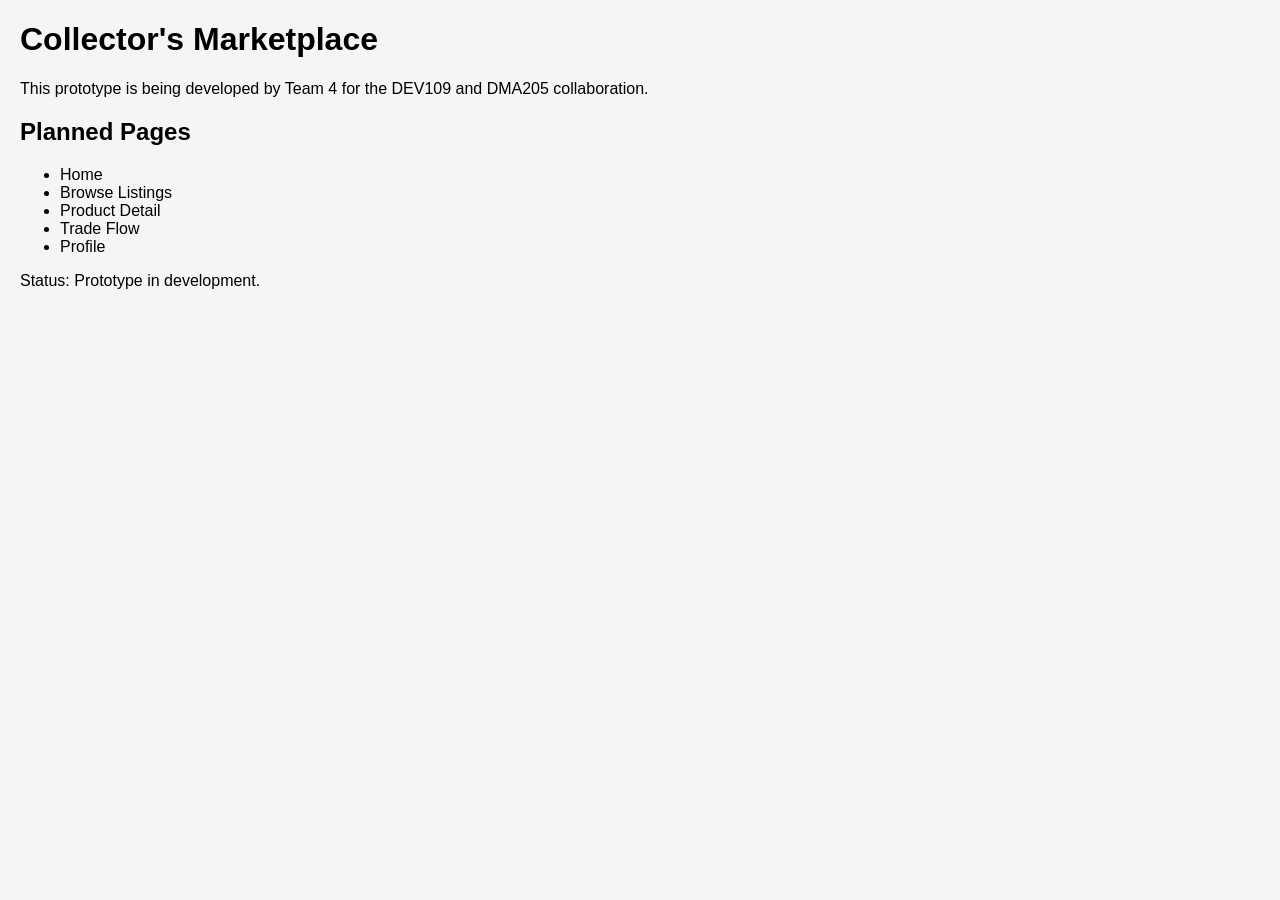
==== index.html @ d36c6b04 "Initial project setup" ====
<!DOCTYPE html>
<html lang="en">
<head>
<meta charset="UTF-8">
<meta name="viewport" content="width=device-width, initial-scale=1.0">
<title>Collector's Marketplace</title>
<link rel="stylesheet" href="css/styles.css">
</head>
<body>
<h1>Collector's Marketplace</h1>
<p>This prototype is being developed by Team 4 for the DEV109 and DMA205 collaboration.</p>
<h2>Planned Pages</h2>
<ul>
<li>Home</li>
<li>Browse Listings</li>
<li>Product Detail</li>
<li>Trade Flow</li>
<li>Profile</li>
</ul>
<p>Status: Prototype in development.</p>
</body>
</html>
---- css/styles.css ----
/* Team 4 Prototype Styles */

body {
    font-family: Arial, sans-serif;
    margin: 20px;
    background-color: #f5f5f5;
}

header {
    background-color: white;
    padding: 20px;
    border: 1px solid #cccccc;
}

main {
    background-color: white;
    padding: 20px;
    margin-top: 20px;
    border: 1px solid #cccccc;
}
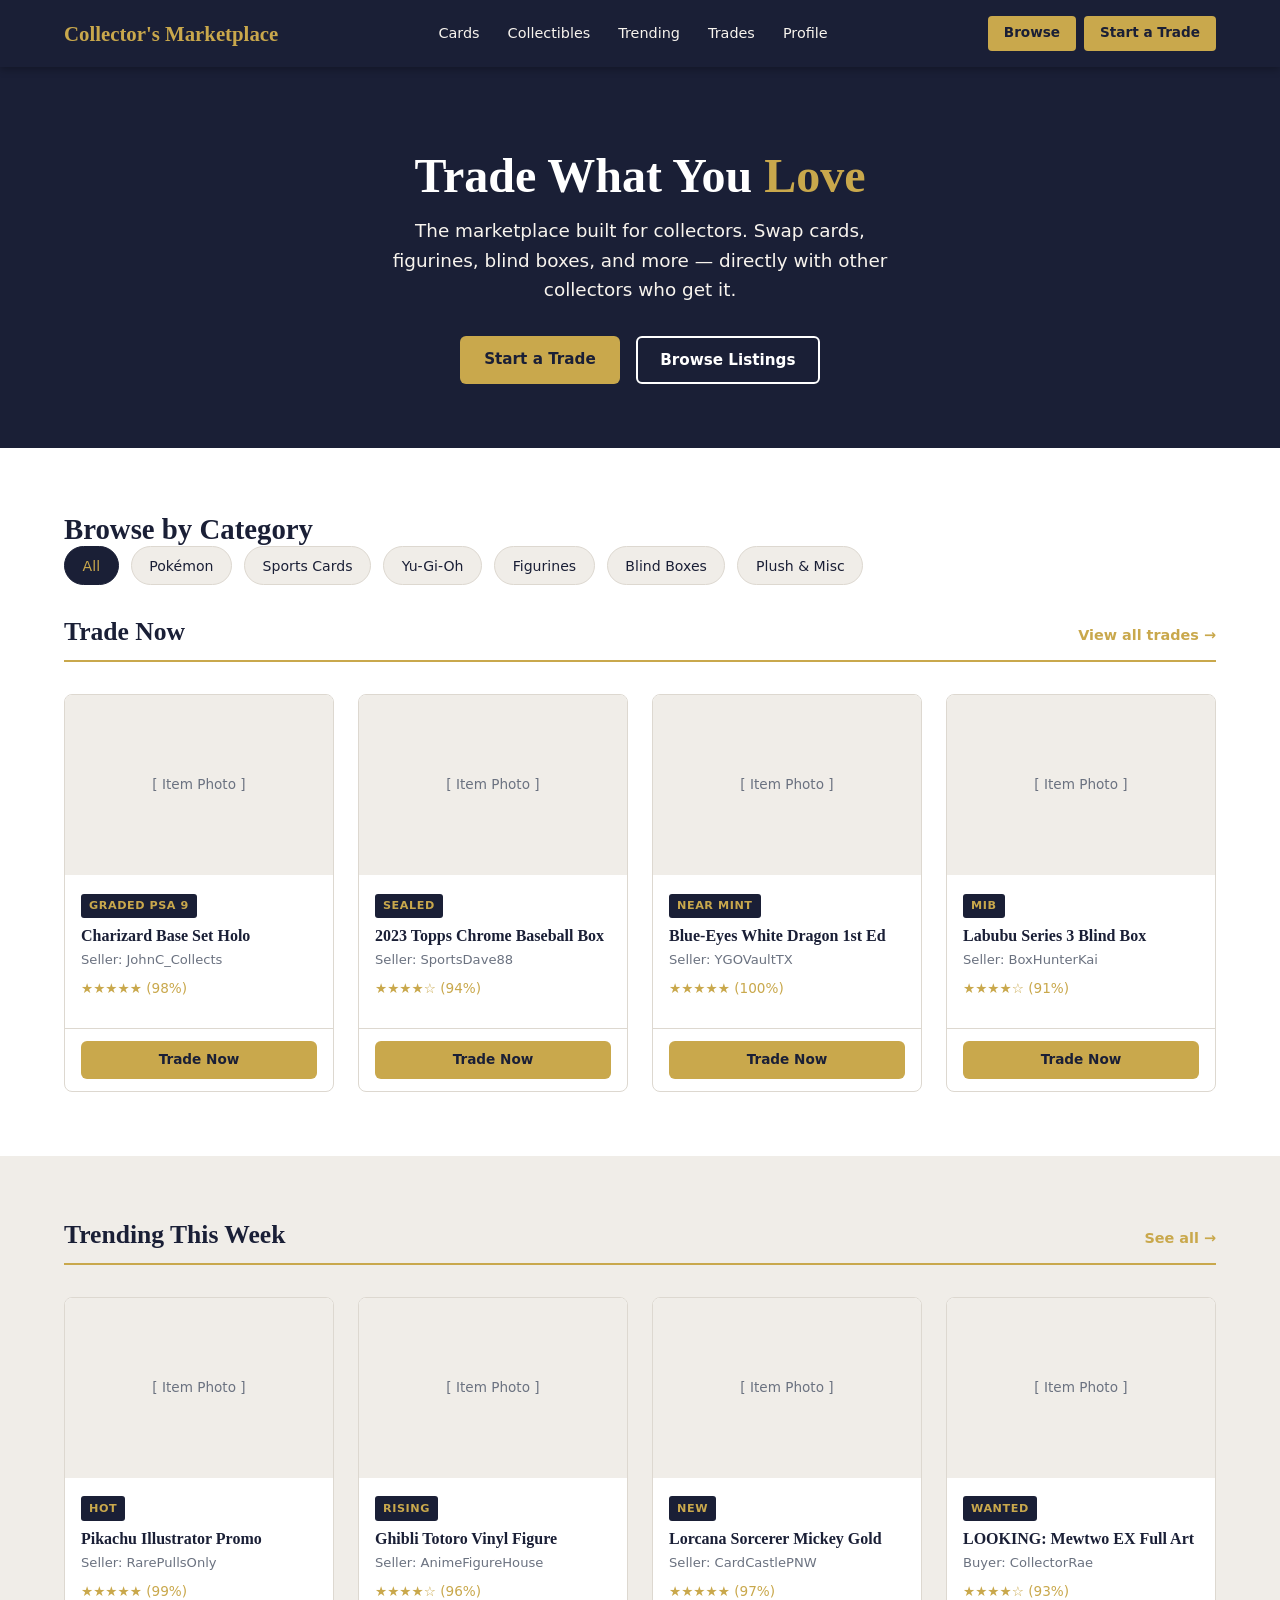
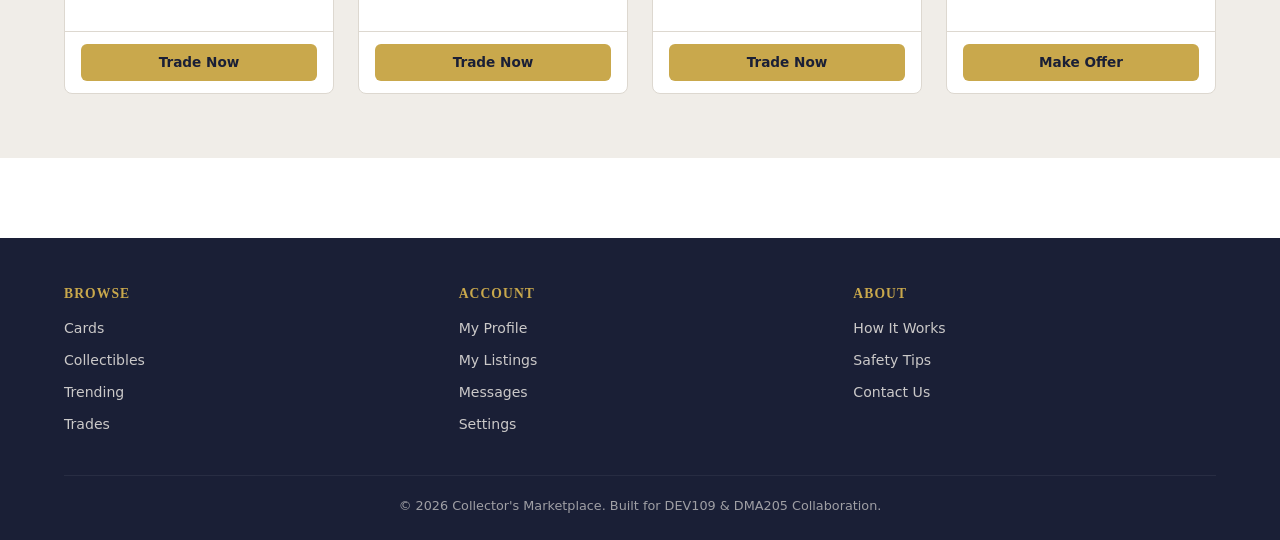
==== commit bccf162f: "Build out prototype: homepage, browse, product detail, trade flow" ====
--- a/index.html
+++ b/index.html
@@ -1,22 +1,227 @@
 <!DOCTYPE html>
 <html lang="en">
 <head>
-<meta charset="UTF-8">
-<meta name="viewport" content="width=device-width, initial-scale=1.0">
-<title>Collector's Marketplace</title>
-<link rel="stylesheet" href="css/styles.css">
+  <meta charset="UTF-8">
+  <meta name="viewport" content="width=device-width, initial-scale=1.0">
+  <meta name="description" content="Collector's Marketplace – Trade, buy, and sell collectibles including trading cards, figurines, and blind boxes with fellow collectors.">
+  <meta name="author" content="DEV109 Team 4 – Rana Moradi & Aayush Mehmi">
+  <meta name="keywords" content="collectibles, trading cards, pokemon, yugioh, sports cards, trade, marketplace, figurines">
+  <title>Collector's Marketplace – Trade What You Love</title>
+  <link rel="stylesheet" href="css/styles.css">
 </head>
 <body>
-<h1>Collector's Marketplace</h1>
-<p>This prototype is being developed by Team 4 for the DEV109 and DMA205 collaboration.</p>
-<h2>Planned Pages</h2>
-<ul>
-<li>Home</li>
-<li>Browse Listings</li>
-<li>Product Detail</li>
-<li>Trade Flow</li>
-<li>Profile</li>
-</ul>
-<p>Status: Prototype in development.</p>
+
+  <!-- Navigation -->
+  <nav class="site-nav" aria-label="Main navigation">
+    <div class="container">
+      <a href="index.html" class="nav-logo">Collector's Marketplace</a>
+      <ul class="nav-links">
+        <li><a href="html/browse.html?category=cards">Cards</a></li>
+        <li><a href="html/browse.html?category=collectibles">Collectibles</a></li>
+        <li><a href="html/browse.html?sort=trending">Trending</a></li>
+        <li><a href="html/browse.html?type=trades">Trades</a></li>
+        <li><a href="html/profile.html">Profile</a></li>
+      </ul>
+      <div class="nav-actions">
+        <a href="html/browse.html" class="btn-nav">Browse</a>
+        <a href="html/trade-flow.html" class="btn-nav">Start a Trade</a>
+      </div>
+    </div>
+  </nav>
+
+  <!-- Hero Section -->
+  <section class="hero" aria-labelledby="hero-heading">
+    <div class="container">
+      <h1 id="hero-heading">Trade What You <span>Love</span></h1>
+      <p>The marketplace built for collectors. Swap cards, figurines, blind boxes, and more — directly with other collectors who get it.</p>
+      <div class="hero-actions">
+        <a href="html/trade-flow.html" class="btn-primary">Start a Trade</a>
+        <a href="html/browse.html" class="btn-secondary">Browse Listings</a>
+      </div>
+    </div>
+  </section>
+
+  <!-- Category Pills -->
+  <section class="section" aria-labelledby="category-heading">
+    <div class="container">
+      <h2 id="category-heading" class="sr-only">Browse by Category</h2>
+      <div class="category-pills">
+        <a href="html/browse.html?category=all" class="pill active">All</a>
+        <a href="html/browse.html?category=pokemon" class="pill">Pokémon</a>
+        <a href="html/browse.html?category=sports" class="pill">Sports Cards</a>
+        <a href="html/browse.html?category=yugioh" class="pill">Yu-Gi-Oh</a>
+        <a href="html/browse.html?category=figurines" class="pill">Figurines</a>
+        <a href="html/browse.html?category=blind-boxes" class="pill">Blind Boxes</a>
+        <a href="html/browse.html?category=plush" class="pill">Plush &amp; Misc</a>
+      </div>
+
+      <!-- Trade Now Section -->
+      <div class="section-header">
+        <h2>Trade Now</h2>
+        <a href="html/browse.html?type=trades">View all trades →</a>
+      </div>
+
+      <div class="cards-grid">
+
+        <!-- Card 1 -->
+        <article class="product-card">
+          <div class="card-image" aria-label="Item image placeholder">[ Item Photo ]</div>
+          <div class="card-body">
+            <span class="card-condition">Graded PSA 9</span>
+            <h3>Charizard Base Set Holo</h3>
+            <p class="card-seller">Seller: JohnC_Collects</p>
+            <p class="card-rating">★★★★★ (98%)</p>
+          </div>
+          <div class="card-footer">
+            <a href="html/product-detail.html" class="btn-primary">Trade Now</a>
+          </div>
+        </article>
+
+        <!-- Card 2 -->
+        <article class="product-card">
+          <div class="card-image" aria-label="Item image placeholder">[ Item Photo ]</div>
+          <div class="card-body">
+            <span class="card-condition">Sealed</span>
+            <h3>2023 Topps Chrome Baseball Box</h3>
+            <p class="card-seller">Seller: SportsDave88</p>
+            <p class="card-rating">★★★★☆ (94%)</p>
+          </div>
+          <div class="card-footer">
+            <a href="html/product-detail.html" class="btn-primary">Trade Now</a>
+          </div>
+        </article>
+
+        <!-- Card 3 -->
+        <article class="product-card">
+          <div class="card-image" aria-label="Item image placeholder">[ Item Photo ]</div>
+          <div class="card-body">
+            <span class="card-condition">Near Mint</span>
+            <h3>Blue-Eyes White Dragon 1st Ed</h3>
+            <p class="card-seller">Seller: YGOVaultTX</p>
+            <p class="card-rating">★★★★★ (100%)</p>
+          </div>
+          <div class="card-footer">
+            <a href="html/product-detail.html" class="btn-primary">Trade Now</a>
+          </div>
+        </article>
+
+        <!-- Card 4 -->
+        <article class="product-card">
+          <div class="card-image" aria-label="Item image placeholder">[ Item Photo ]</div>
+          <div class="card-body">
+            <span class="card-condition">MIB</span>
+            <h3>Labubu Series 3 Blind Box</h3>
+            <p class="card-seller">Seller: BoxHunterKai</p>
+            <p class="card-rating">★★★★☆ (91%)</p>
+          </div>
+          <div class="card-footer">
+            <a href="html/product-detail.html" class="btn-primary">Trade Now</a>
+          </div>
+        </article>
+
+      </div>
+    </div>
+  </section>
+
+  <!-- Trending Section -->
+  <section class="section" style="background-color: var(--grey);" aria-labelledby="trending-heading">
+    <div class="container">
+      <div class="section-header">
+        <h2 id="trending-heading">Trending This Week</h2>
+        <a href="html/browse.html?sort=trending">See all →</a>
+      </div>
+      <div class="cards-grid">
+
+        <article class="product-card">
+          <div class="card-image" aria-label="Item image placeholder">[ Item Photo ]</div>
+          <div class="card-body">
+            <span class="card-condition">Hot</span>
+            <h3>Pikachu Illustrator Promo</h3>
+            <p class="card-seller">Seller: RarePullsOnly</p>
+            <p class="card-rating">★★★★★ (99%)</p>
+          </div>
+          <div class="card-footer">
+            <a href="html/product-detail.html" class="btn-primary">Trade Now</a>
+          </div>
+        </article>
+
+        <article class="product-card">
+          <div class="card-image" aria-label="Item image placeholder">[ Item Photo ]</div>
+          <div class="card-body">
+            <span class="card-condition">Rising</span>
+            <h3>Ghibli Totoro Vinyl Figure</h3>
+            <p class="card-seller">Seller: AnimeFigureHouse</p>
+            <p class="card-rating">★★★★☆ (96%)</p>
+          </div>
+          <div class="card-footer">
+            <a href="html/product-detail.html" class="btn-primary">Trade Now</a>
+          </div>
+        </article>
+
+        <article class="product-card">
+          <div class="card-image" aria-label="Item image placeholder">[ Item Photo ]</div>
+          <div class="card-body">
+            <span class="card-condition">New</span>
+            <h3>Lorcana Sorcerer Mickey Gold</h3>
+            <p class="card-seller">Seller: CardCastlePNW</p>
+            <p class="card-rating">★★★★★ (97%)</p>
+          </div>
+          <div class="card-footer">
+            <a href="html/product-detail.html" class="btn-primary">Trade Now</a>
+          </div>
+        </article>
+
+        <article class="product-card">
+          <div class="card-image" aria-label="Item image placeholder">[ Item Photo ]</div>
+          <div class="card-body">
+            <span class="card-condition">Wanted</span>
+            <h3>LOOKING: Mewtwo EX Full Art</h3>
+            <p class="card-seller">Buyer: CollectorRae</p>
+            <p class="card-rating">★★★★☆ (93%)</p>
+          </div>
+          <div class="card-footer">
+            <a href="html/product-detail.html" class="btn-primary">Make Offer</a>
+          </div>
+        </article>
+
+      </div>
+    </div>
+  </section>
+
+  <!-- Footer -->
+  <footer class="site-footer" aria-label="Site footer">
+    <div class="container">
+      <div class="footer-grid">
+        <div class="footer-col">
+          <h4>Browse</h4>
+          <ul>
+            <li><a href="html/browse.html?category=cards">Cards</a></li>
+            <li><a href="html/browse.html?category=collectibles">Collectibles</a></li>
+            <li><a href="html/browse.html?sort=trending">Trending</a></li>
+            <li><a href="html/browse.html?type=trades">Trades</a></li>
+          </ul>
+        </div>
+        <div class="footer-col">
+          <h4>Account</h4>
+          <ul>
+            <li><a href="html/profile.html">My Profile</a></li>
+            <li><a href="#">My Listings</a></li>
+            <li><a href="#">Messages</a></li>
+            <li><a href="#">Settings</a></li>
+          </ul>
+        </div>
+        <div class="footer-col">
+          <h4>About</h4>
+          <ul>
+            <li><a href="#">How It Works</a></li>
+            <li><a href="#">Safety Tips</a></li>
+            <li><a href="#">Contact Us</a></li>
+          </ul>
+        </div>
+      </div>
+      <p class="footer-bottom">&copy; 2026 Collector's Marketplace. Built for DEV109 &amp; DMA205 Collaboration.</p>
+    </div>
+  </footer>
+
 </body>
 </html>
--- a/css/styles.css
+++ b/css/styles.css
@@ -1,20 +1,745 @@
-/* Team 4 Prototype Styles */
+/* =============================================
+   Collector's Marketplace – Global Styles
+   css/styles.css
+   ============================================= */
+
+/* --- Reset & Base --- */
+*, *::before, *::after {
+  box-sizing: border-box;
+  margin: 0;
+  padding: 0;
+}
+
+:root {
+  --navy:   #1A1F36;
+  --cream:  #F8F4EE;
+  --gold:   #C9A84C;
+  --gold-light: #E8D08A;
+  --grey:   #F0EDE8;
+  --text:   #2D2D2D;
+  --muted:  #6B7280;
+  --white:  #FFFFFF;
+  --border: #DDD8D0;
+  --danger: #C0392B;
+  --success:#27AE60;
+}
+
+html {
+  scroll-behavior: smooth;
+}
 
 body {
-    font-family: Arial, sans-serif;
-    margin: 20px;
-    background-color: #f5f5f5;
-}
-
-header {
-    background-color: white;
-    padding: 20px;
-    border: 1px solid #cccccc;
-}
-
-main {
-    background-color: white;
-    padding: 20px;
-    margin-top: 20px;
-    border: 1px solid #cccccc;
+  font-family: system-ui, -apple-system, sans-serif;
+  font-size: 1rem;
+  line-height: 1.6;
+  color: var(--text);
+  background-color: var(--white);
+}
+
+a {
+  color: var(--navy);
+  text-decoration: none;
+}
+
+a:hover {
+  color: var(--gold);
+}
+
+img {
+  max-width: 100%;
+  display: block;
+}
+
+/* --- Typography --- */
+h1, h2, h3, h4 {
+  font-family: Georgia, 'Times New Roman', serif;
+  line-height: 1.2;
+  color: var(--navy);
+}
+
+h1 { font-size: 2.5rem; }
+h2 { font-size: 1.8rem; }
+h3 { font-size: 1.25rem; }
+h4 { font-size: 1rem; }
+
+/* --- Layout Utilities --- */
+.container {
+  max-width: 1200px;
+  margin: 0 auto;
+  padding: 0 1.5rem;
+}
+
+.section {
+  padding: 4rem 0;
+}
+
+/* --- Navigation --- */
+.site-nav {
+  background-color: var(--navy);
+  position: sticky;
+  top: 0;
+  z-index: 100;
+  box-shadow: 0 2px 8px rgba(0,0,0,0.3);
+}
+
+.site-nav .container {
+  display: flex;
+  align-items: center;
+  justify-content: space-between;
+  padding-top: 1rem;
+  padding-bottom: 1rem;
+  gap: 1rem;
+}
+
+.nav-logo {
+  font-family: Georgia, serif;
+  font-size: 1.3rem;
+  color: var(--gold);
+  font-weight: bold;
+  white-space: nowrap;
+}
+
+.nav-links {
+  display: flex;
+  list-style: none;
+  gap: 0.25rem;
+  flex-wrap: wrap;
+}
+
+.nav-links a {
+  color: var(--cream);
+  padding: 0.4rem 0.75rem;
+  border-radius: 4px;
+  font-size: 0.9rem;
+  transition: background 0.2s, color 0.2s;
+}
+
+.nav-links a:hover {
+  background-color: var(--gold);
+  color: var(--navy);
+}
+
+.nav-actions {
+  display: flex;
+  gap: 0.5rem;
+  align-items: center;
+}
+
+.btn-nav {
+  background: var(--gold);
+  color: var(--navy);
+  padding: 0.4rem 1rem;
+  border-radius: 4px;
+  font-weight: 600;
+  font-size: 0.85rem;
+  transition: background 0.2s;
+  white-space: nowrap;
+}
+
+.btn-nav:hover {
+  background: var(--gold-light);
+  color: var(--navy);
+}
+
+/* --- Buttons --- */
+.btn-primary {
+  display: inline-block;
+  background-color: var(--gold);
+  color: var(--navy);
+  font-weight: 700;
+  padding: 0.65rem 1.5rem;
+  border-radius: 6px;
+  border: none;
+  cursor: pointer;
+  font-size: 0.95rem;
+  transition: background 0.2s, transform 0.1s;
+}
+
+.btn-primary:hover {
+  background-color: var(--gold-light);
+  color: var(--navy);
+  transform: translateY(-1px);
+}
+
+.btn-secondary {
+  display: inline-block;
+  background-color: transparent;
+  color: var(--navy);
+  font-weight: 600;
+  padding: 0.6rem 1.4rem;
+  border-radius: 6px;
+  border: 2px solid var(--navy);
+  cursor: pointer;
+  font-size: 0.95rem;
+  transition: background 0.2s, color 0.2s;
+}
+
+.btn-secondary:hover {
+  background-color: var(--navy);
+  color: var(--white);
+}
+
+/* --- Hero --- */
+.hero {
+  background-color: var(--navy);
+  color: var(--white);
+  padding: 5rem 0 4rem;
+  text-align: center;
+}
+
+.hero h1 {
+  color: var(--white);
+  font-size: 3rem;
+  margin-bottom: 0.75rem;
+}
+
+.hero h1 span {
+  color: var(--gold);
+}
+
+.hero p {
+  font-size: 1.15rem;
+  color: var(--cream);
+  max-width: 540px;
+  margin: 0 auto 2rem;
+}
+
+.hero-actions {
+  display: flex;
+  gap: 1rem;
+  justify-content: center;
+  flex-wrap: wrap;
+}
+
+.hero .btn-secondary {
+  color: var(--white);
+  border-color: var(--white);
+}
+
+.hero .btn-secondary:hover {
+  background: var(--white);
+  color: var(--navy);
+}
+
+/* --- Section Headers --- */
+.section-header {
+  display: flex;
+  align-items: baseline;
+  justify-content: space-between;
+  margin-bottom: 2rem;
+  border-bottom: 2px solid var(--gold);
+  padding-bottom: 0.75rem;
+}
+
+.section-header h2 {
+  font-size: 1.6rem;
+}
+
+.section-header a {
+  font-size: 0.9rem;
+  color: var(--gold);
+  font-weight: 600;
+}
+
+/* --- Product Cards --- */
+.cards-grid {
+  display: grid;
+  grid-template-columns: repeat(auto-fill, minmax(240px, 1fr));
+  gap: 1.5rem;
+}
+
+.product-card {
+  background: var(--white);
+  border: 1px solid var(--border);
+  border-radius: 8px;
+  overflow: hidden;
+  transition: box-shadow 0.2s, transform 0.2s;
+}
+
+.product-card:hover {
+  box-shadow: 0 6px 20px rgba(26,31,54,0.12);
+  transform: translateY(-3px);
+}
+
+.card-image {
+  background-color: var(--grey);
+  height: 180px;
+  display: flex;
+  align-items: center;
+  justify-content: center;
+  color: var(--muted);
+  font-size: 0.85rem;
+}
+
+.card-body {
+  padding: 1rem;
+}
+
+.card-condition {
+  display: inline-block;
+  background: var(--navy);
+  color: var(--gold);
+  font-size: 0.7rem;
+  font-weight: 700;
+  padding: 0.2rem 0.5rem;
+  border-radius: 3px;
+  text-transform: uppercase;
+  letter-spacing: 0.05em;
+  margin-bottom: 0.5rem;
+}
+
+.card-body h3 {
+  font-size: 1rem;
+  margin-bottom: 0.25rem;
+}
+
+.card-seller {
+  font-size: 0.82rem;
+  color: var(--muted);
+  margin-bottom: 0.5rem;
+}
+
+.card-rating {
+  color: var(--gold);
+  font-size: 0.85rem;
+  margin-bottom: 0.75rem;
+}
+
+.card-footer {
+  padding: 0.75rem 1rem;
+  border-top: 1px solid var(--border);
+  display: flex;
+  gap: 0.5rem;
+}
+
+.card-footer .btn-primary {
+  flex: 1;
+  text-align: center;
+  padding: 0.5rem;
+  font-size: 0.85rem;
+}
+
+/* --- Category Pills --- */
+.category-pills {
+  display: flex;
+  gap: 0.75rem;
+  flex-wrap: wrap;
+  margin-bottom: 2rem;
+}
+
+.pill {
+  background: var(--grey);
+  color: var(--navy);
+  padding: 0.45rem 1.1rem;
+  border-radius: 999px;
+  font-size: 0.88rem;
+  font-weight: 500;
+  border: 1px solid var(--border);
+  cursor: pointer;
+  transition: background 0.2s, color 0.2s;
+}
+
+.pill:hover, .pill.active {
+  background: var(--navy);
+  color: var(--gold);
+  border-color: var(--navy);
+}
+
+/* --- Browse Layout --- */
+.browse-layout {
+  display: grid;
+  grid-template-columns: 240px 1fr;
+  gap: 2rem;
+  align-items: start;
+}
+
+.filters-sidebar {
+  background: var(--grey);
+  border-radius: 8px;
+  padding: 1.5rem;
+  position: sticky;
+  top: 80px;
+}
+
+.filters-sidebar h3 {
+  font-size: 1rem;
+  margin-bottom: 1rem;
+  color: var(--navy);
+}
+
+.filter-group {
+  margin-bottom: 1.5rem;
+}
+
+.filter-group label {
+  display: block;
+  font-size: 0.82rem;
+  font-weight: 600;
+  text-transform: uppercase;
+  letter-spacing: 0.05em;
+  color: var(--muted);
+  margin-bottom: 0.5rem;
+}
+
+.filter-group select,
+.filter-group input[type="range"] {
+  width: 100%;
+  padding: 0.4rem;
+  border: 1px solid var(--border);
+  border-radius: 4px;
+  font-size: 0.9rem;
+  background: var(--white);
+}
+
+.filter-group .range-labels {
+  display: flex;
+  justify-content: space-between;
+  font-size: 0.78rem;
+  color: var(--muted);
+  margin-top: 0.25rem;
+}
+
+/* --- Product Detail Page --- */
+.breadcrumb {
+  font-size: 0.85rem;
+  color: var(--muted);
+  margin-bottom: 1.5rem;
+}
+
+.breadcrumb a {
+  color: var(--gold);
+}
+
+.breadcrumb span {
+  margin: 0 0.4rem;
+}
+
+.pdp-layout {
+  display: grid;
+  grid-template-columns: 1fr 1fr;
+  gap: 3rem;
+  align-items: start;
+}
+
+.pdp-image {
+  background: var(--grey);
+  border-radius: 8px;
+  height: 400px;
+  display: flex;
+  align-items: center;
+  justify-content: center;
+  color: var(--muted);
+  border: 1px solid var(--border);
+}
+
+.pdp-info h1 {
+  font-size: 1.8rem;
+  margin-bottom: 0.5rem;
+}
+
+.pdp-tags {
+  display: flex;
+  gap: 0.5rem;
+  flex-wrap: wrap;
+  margin-bottom: 1rem;
+}
+
+.tag {
+  background: var(--navy);
+  color: var(--gold);
+  padding: 0.25rem 0.65rem;
+  border-radius: 4px;
+  font-size: 0.78rem;
+  font-weight: 600;
+  text-transform: uppercase;
+}
+
+.pdp-price {
+  font-size: 1.6rem;
+  font-weight: 700;
+  color: var(--navy);
+  font-family: Georgia, serif;
+  margin-bottom: 0.5rem;
+}
+
+.pdp-seller {
+  font-size: 0.9rem;
+  color: var(--muted);
+  margin-bottom: 1rem;
+}
+
+.pdp-description {
+  font-size: 0.95rem;
+  line-height: 1.7;
+  color: var(--text);
+  margin-bottom: 1.5rem;
+  padding: 1rem;
+  background: var(--grey);
+  border-radius: 6px;
+}
+
+.pdp-actions {
+  display: flex;
+  gap: 0.75rem;
+  flex-wrap: wrap;
+  margin-bottom: 1.5rem;
+}
+
+.pdp-tabs {
+  display: flex;
+  border-bottom: 2px solid var(--border);
+  margin-bottom: 1rem;
+}
+
+.pdp-tab {
+  padding: 0.6rem 1.2rem;
+  font-size: 0.9rem;
+  cursor: pointer;
+  color: var(--muted);
+  border-bottom: 2px solid transparent;
+  margin-bottom: -2px;
+}
+
+.pdp-tab.active {
+  color: var(--navy);
+  border-bottom-color: var(--gold);
+  font-weight: 600;
+}
+
+/* --- Trade Flow --- */
+.trade-steps {
+  display: flex;
+  justify-content: center;
+  gap: 0;
+  margin-bottom: 3rem;
+  counter-reset: step;
+}
+
+.step-indicator {
+  display: flex;
+  align-items: center;
+  gap: 0;
+}
+
+.step-num {
+  width: 36px;
+  height: 36px;
+  border-radius: 50%;
+  background: var(--border);
+  color: var(--muted);
+  display: flex;
+  align-items: center;
+  justify-content: center;
+  font-weight: 700;
+  font-size: 0.9rem;
+  flex-shrink: 0;
+}
+
+.step-num.active {
+  background: var(--navy);
+  color: var(--gold);
+}
+
+.step-num.done {
+  background: var(--success);
+  color: var(--white);
+}
+
+.step-label {
+  font-size: 0.78rem;
+  color: var(--muted);
+  margin-top: 0.3rem;
+  text-align: center;
+  max-width: 80px;
+}
+
+.step-connector {
+  width: 60px;
+  height: 2px;
+  background: var(--border);
+  margin: 0 0.25rem;
+  align-self: center;
+  margin-bottom: 0.3rem;
+}
+
+.step-wrapper {
+  display: flex;
+  flex-direction: column;
+  align-items: center;
+}
+
+.trade-form-card {
+  background: var(--white);
+  border: 1px solid var(--border);
+  border-radius: 10px;
+  padding: 2.5rem;
+  max-width: 600px;
+  margin: 0 auto;
+  box-shadow: 0 4px 16px rgba(0,0,0,0.07);
+}
+
+.trade-form-card h2 {
+  font-size: 1.4rem;
+  margin-bottom: 1.5rem;
+}
+
+.form-group {
+  margin-bottom: 1.25rem;
+}
+
+.form-group label {
+  display: block;
+  font-size: 0.85rem;
+  font-weight: 600;
+  margin-bottom: 0.4rem;
+  color: var(--navy);
+}
+
+.form-group input,
+.form-group select,
+.form-group textarea {
+  width: 100%;
+  padding: 0.6rem 0.85rem;
+  border: 1px solid var(--border);
+  border-radius: 6px;
+  font-size: 0.95rem;
+  font-family: inherit;
+  background: var(--white);
+  color: var(--text);
+}
+
+.form-group textarea {
+  resize: vertical;
+  min-height: 90px;
+}
+
+.upload-zone {
+  border: 2px dashed var(--border);
+  border-radius: 8px;
+  padding: 2.5rem 1rem;
+  text-align: center;
+  color: var(--muted);
+  background: var(--grey);
+  cursor: pointer;
+  transition: border-color 0.2s;
+}
+
+.upload-zone:hover {
+  border-color: var(--gold);
+}
+
+.upload-zone p {
+  font-size: 0.9rem;
+  margin-top: 0.5rem;
+}
+
+.estimate-box {
+  background: var(--grey);
+  border-left: 4px solid var(--gold);
+  padding: 1rem 1.25rem;
+  border-radius: 0 6px 6px 0;
+  margin-bottom: 1.25rem;
+}
+
+.estimate-box p {
+  font-size: 0.85rem;
+  color: var(--muted);
+  margin-bottom: 0.5rem;
+}
+
+.estimate-value {
+  font-size: 1.5rem;
+  font-family: Georgia, serif;
+  font-weight: 700;
+  color: var(--navy);
+}
+
+.form-nav {
+  display: flex;
+  justify-content: space-between;
+  margin-top: 2rem;
+  padding-top: 1.5rem;
+  border-top: 1px solid var(--border);
+}
+
+/* --- Footer --- */
+.site-footer {
+  background: var(--navy);
+  color: var(--cream);
+  padding: 3rem 0 1.5rem;
+  margin-top: 5rem;
+}
+
+.footer-grid {
+  display: grid;
+  grid-template-columns: repeat(auto-fit, minmax(160px, 1fr));
+  gap: 2rem;
+  margin-bottom: 2rem;
+}
+
+.footer-col h4 {
+  color: var(--gold);
+  font-size: 0.85rem;
+  text-transform: uppercase;
+  letter-spacing: 0.08em;
+  margin-bottom: 0.75rem;
+}
+
+.footer-col ul {
+  list-style: none;
+}
+
+.footer-col ul li {
+  margin-bottom: 0.4rem;
+}
+
+.footer-col ul li a {
+  color: var(--cream);
+  font-size: 0.88rem;
+  opacity: 0.8;
+  transition: opacity 0.2s;
+}
+
+.footer-col ul li a:hover {
+  opacity: 1;
+  color: var(--gold);
+}
+
+.footer-bottom {
+  border-top: 1px solid rgba(255,255,255,0.1);
+  padding-top: 1.25rem;
+  font-size: 0.8rem;
+  color: var(--cream);
+  opacity: 0.6;
+  text-align: center;
+}
+
+/* --- Responsive --- */
+@media (max-width: 768px) {
+  h1 { font-size: 1.8rem; }
+  .hero h1 { font-size: 2rem; }
+
+  .browse-layout {
+    grid-template-columns: 1fr;
+  }
+
+  .filters-sidebar {
+    position: static;
+  }
+
+  .pdp-layout {
+    grid-template-columns: 1fr;
+  }
+
+  .trade-steps {
+    gap: 0;
+  }
+
+  .step-connector {
+    width: 30px;
+  }
+
+  .nav-links {
+    display: none;
+  }
 }
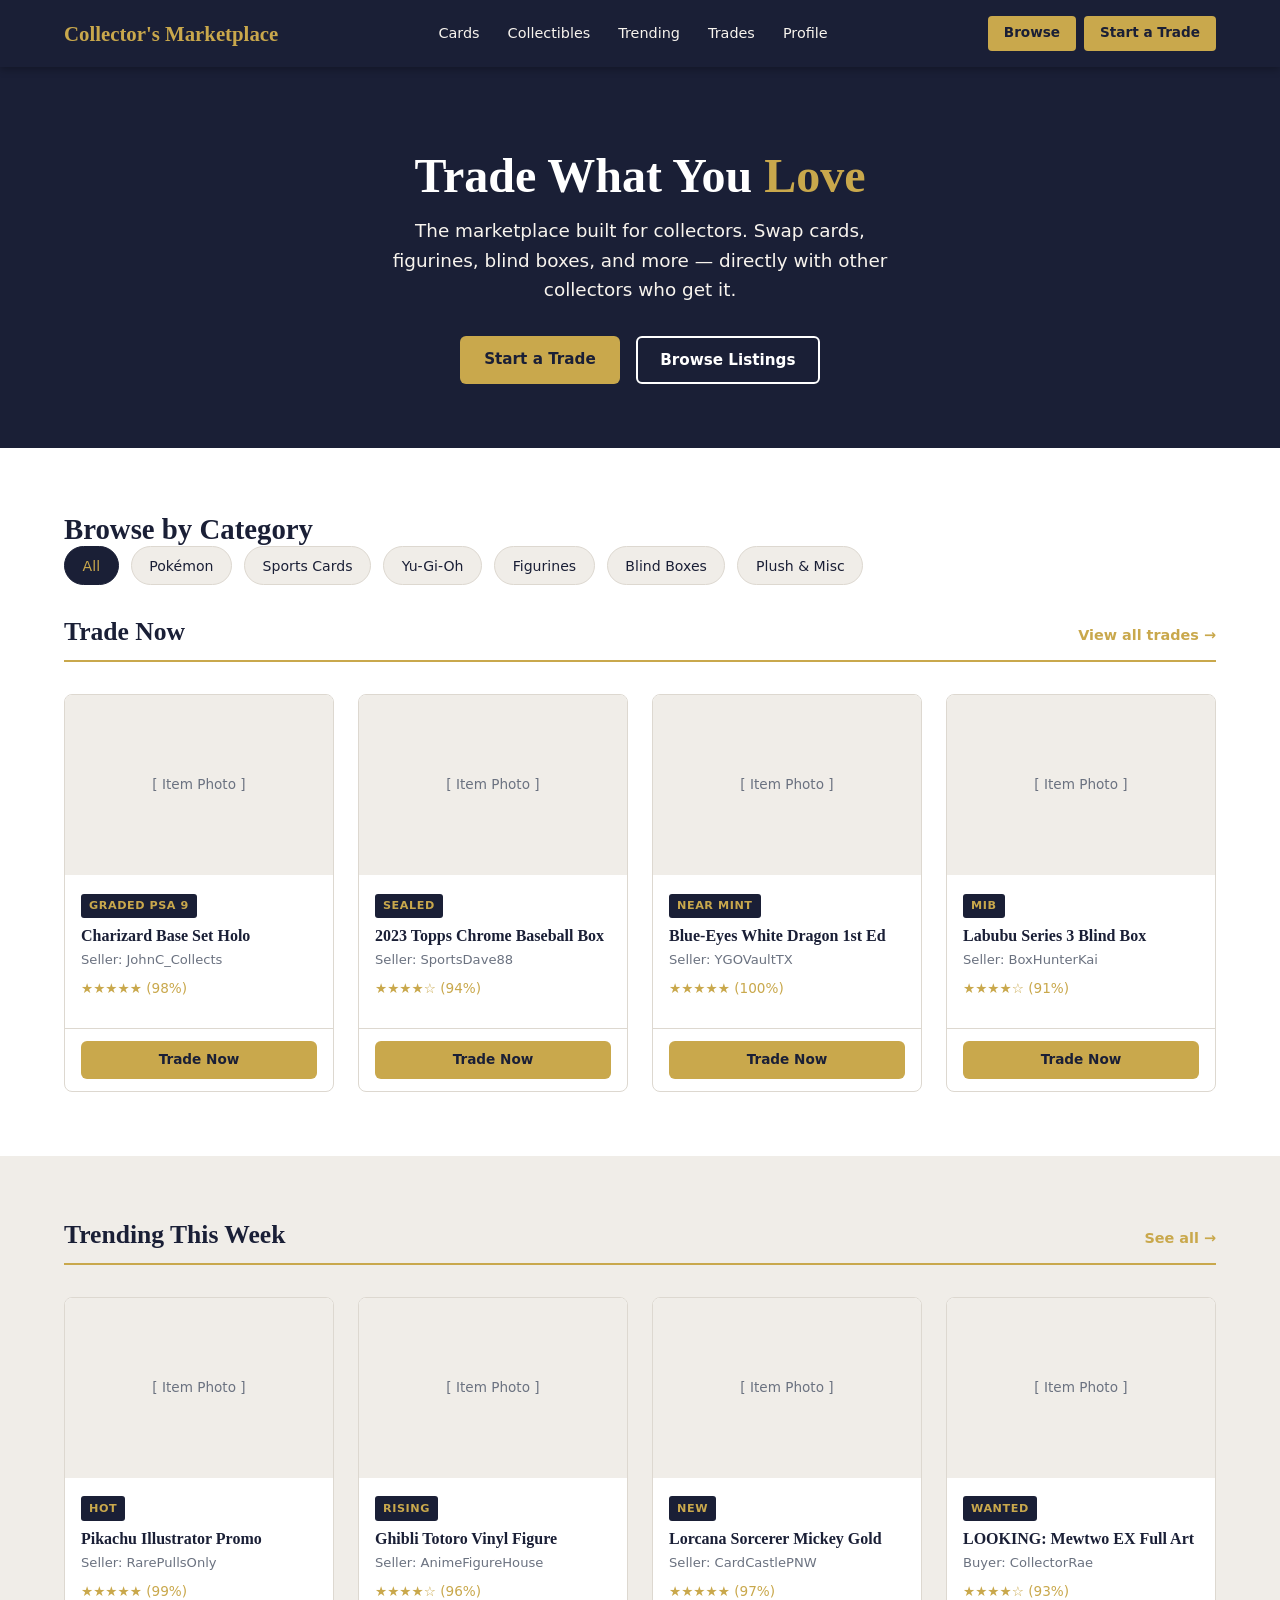
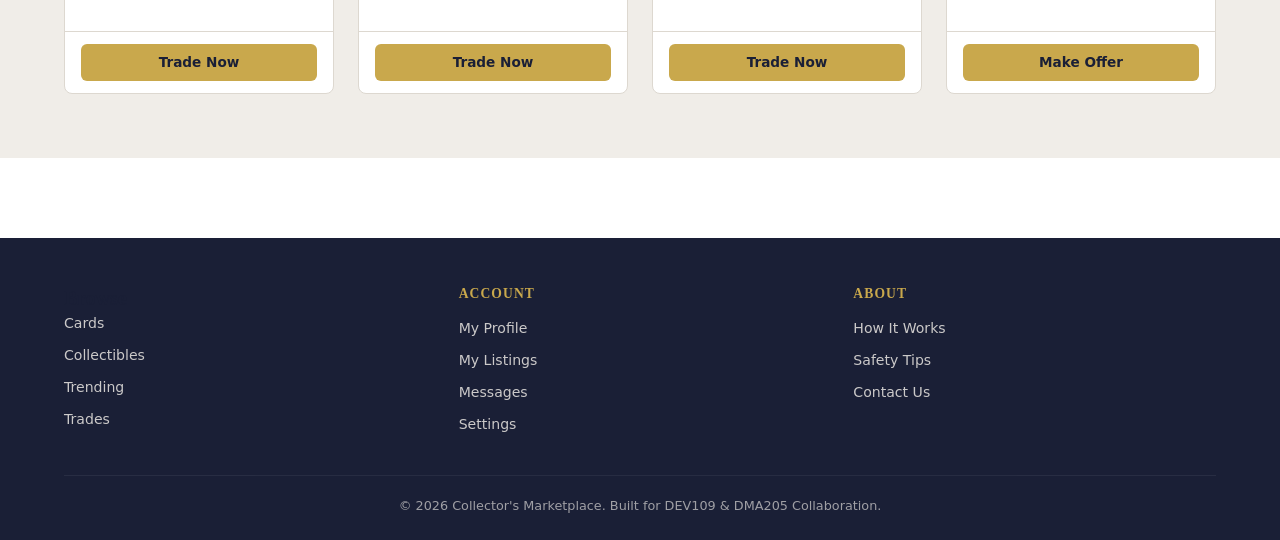
==== commit bf0b44ea: "Fix W3C validation errors across all pages" ====
--- a/index.html
+++ b/index.html
@@ -65,7 +65,7 @@
 
         <!-- Card 1 -->
         <article class="product-card">
-          <div class="card-image" aria-label="Item image placeholder">[ Item Photo ]</div>
+          <div class="card-image" role="img" aria-label="Item image placeholder">[ Item Photo ]</div>
           <div class="card-body">
             <span class="card-condition">Graded PSA 9</span>
             <h3>Charizard Base Set Holo</h3>
@@ -79,7 +79,7 @@
 
         <!-- Card 2 -->
         <article class="product-card">
-          <div class="card-image" aria-label="Item image placeholder">[ Item Photo ]</div>
+          <div class="card-image" role="img" aria-label="Item image placeholder">[ Item Photo ]</div>
           <div class="card-body">
             <span class="card-condition">Sealed</span>
             <h3>2023 Topps Chrome Baseball Box</h3>
@@ -93,7 +93,7 @@
 
         <!-- Card 3 -->
         <article class="product-card">
-          <div class="card-image" aria-label="Item image placeholder">[ Item Photo ]</div>
+          <div class="card-image" role="img" aria-label="Item image placeholder">[ Item Photo ]</div>
           <div class="card-body">
             <span class="card-condition">Near Mint</span>
             <h3>Blue-Eyes White Dragon 1st Ed</h3>
@@ -107,7 +107,7 @@
 
         <!-- Card 4 -->
         <article class="product-card">
-          <div class="card-image" aria-label="Item image placeholder">[ Item Photo ]</div>
+          <div class="card-image" role="img" aria-label="Item image placeholder">[ Item Photo ]</div>
           <div class="card-body">
             <span class="card-condition">MIB</span>
             <h3>Labubu Series 3 Blind Box</h3>
@@ -133,7 +133,7 @@
       <div class="cards-grid">
 
         <article class="product-card">
-          <div class="card-image" aria-label="Item image placeholder">[ Item Photo ]</div>
+          <div class="card-image" role="img" aria-label="Item image placeholder">[ Item Photo ]</div>
           <div class="card-body">
             <span class="card-condition">Hot</span>
             <h3>Pikachu Illustrator Promo</h3>
@@ -146,7 +146,7 @@
         </article>
 
         <article class="product-card">
-          <div class="card-image" aria-label="Item image placeholder">[ Item Photo ]</div>
+          <div class="card-image" role="img" aria-label="Item image placeholder">[ Item Photo ]</div>
           <div class="card-body">
             <span class="card-condition">Rising</span>
             <h3>Ghibli Totoro Vinyl Figure</h3>
@@ -159,7 +159,7 @@
         </article>
 
         <article class="product-card">
-          <div class="card-image" aria-label="Item image placeholder">[ Item Photo ]</div>
+          <div class="card-image" role="img" aria-label="Item image placeholder">[ Item Photo ]</div>
           <div class="card-body">
             <span class="card-condition">New</span>
             <h3>Lorcana Sorcerer Mickey Gold</h3>
@@ -172,7 +172,7 @@
         </article>
 
         <article class="product-card">
-          <div class="card-image" aria-label="Item image placeholder">[ Item Photo ]</div>
+          <div class="card-image" role="img" aria-label="Item image placeholder">[ Item Photo ]</div>
           <div class="card-body">
             <span class="card-condition">Wanted</span>
             <h3>LOOKING: Mewtwo EX Full Art</h3>
@@ -193,7 +193,7 @@
     <div class="container">
       <div class="footer-grid">
         <div class="footer-col">
-          <h4>Browse</h4>
+          <h3>Browse</h3>
           <ul>
             <li><a href="html/browse.html?category=cards">Cards</a></li>
             <li><a href="html/browse.html?category=collectibles">Collectibles</a></li>
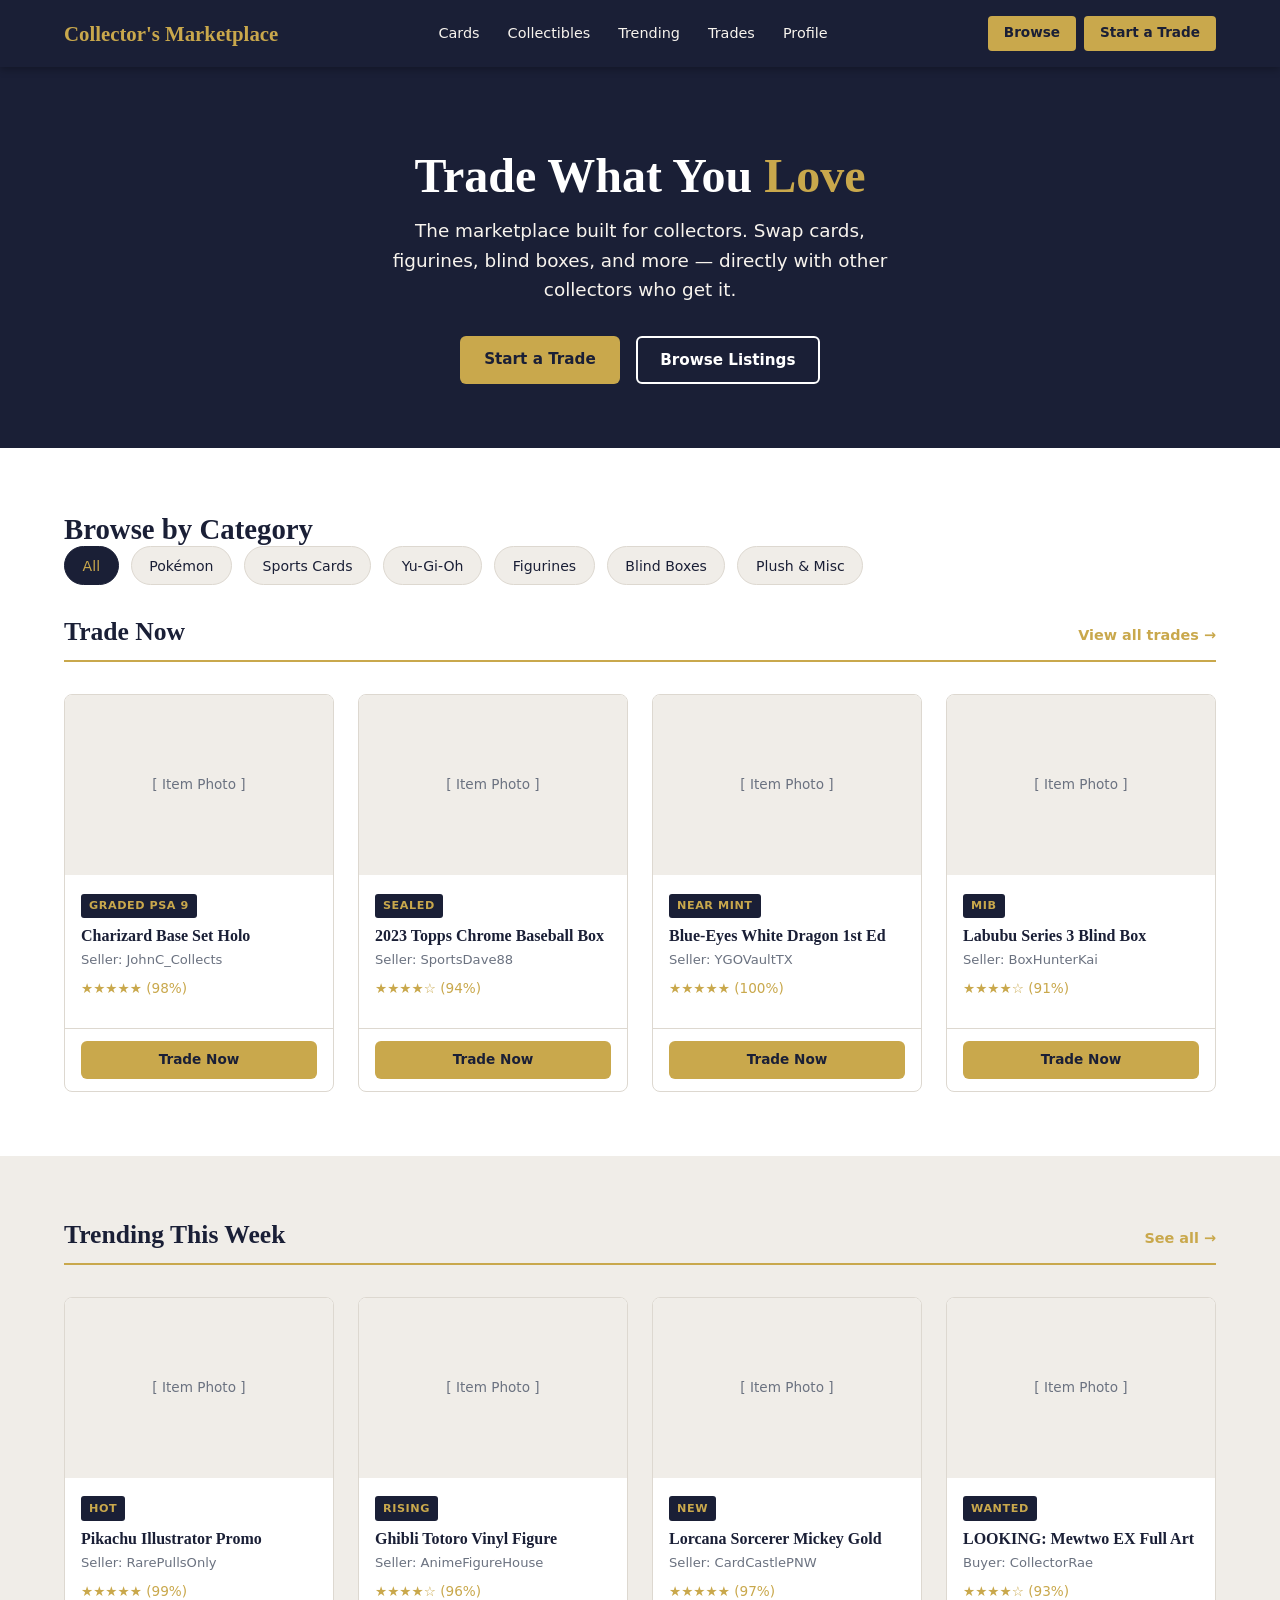
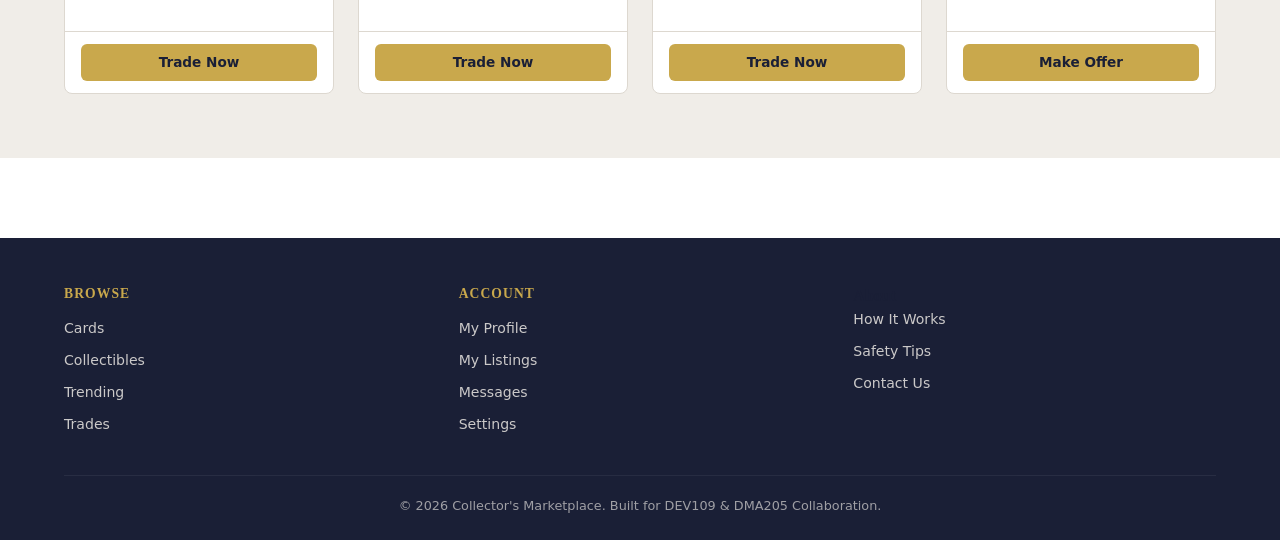
==== commit 7d451357: "Fix all heading hierarchy and structural HTML issues" ====
--- a/index.html
+++ b/index.html
@@ -65,7 +65,7 @@
 
         <!-- Card 1 -->
         <article class="product-card">
-          <div class="card-image" role="img" aria-label="Item image placeholder">[ Item Photo ]</div>
+          <div class="card-image" aria-label="Item image placeholder">[ Item Photo ]</div>
           <div class="card-body">
             <span class="card-condition">Graded PSA 9</span>
             <h3>Charizard Base Set Holo</h3>
@@ -79,7 +79,7 @@
 
         <!-- Card 2 -->
         <article class="product-card">
-          <div class="card-image" role="img" aria-label="Item image placeholder">[ Item Photo ]</div>
+          <div class="card-image" aria-label="Item image placeholder">[ Item Photo ]</div>
           <div class="card-body">
             <span class="card-condition">Sealed</span>
             <h3>2023 Topps Chrome Baseball Box</h3>
@@ -93,7 +93,7 @@
 
         <!-- Card 3 -->
         <article class="product-card">
-          <div class="card-image" role="img" aria-label="Item image placeholder">[ Item Photo ]</div>
+          <div class="card-image" aria-label="Item image placeholder">[ Item Photo ]</div>
           <div class="card-body">
             <span class="card-condition">Near Mint</span>
             <h3>Blue-Eyes White Dragon 1st Ed</h3>
@@ -107,7 +107,7 @@
 
         <!-- Card 4 -->
         <article class="product-card">
-          <div class="card-image" role="img" aria-label="Item image placeholder">[ Item Photo ]</div>
+          <div class="card-image" aria-label="Item image placeholder">[ Item Photo ]</div>
           <div class="card-body">
             <span class="card-condition">MIB</span>
             <h3>Labubu Series 3 Blind Box</h3>
@@ -133,7 +133,7 @@
       <div class="cards-grid">
 
         <article class="product-card">
-          <div class="card-image" role="img" aria-label="Item image placeholder">[ Item Photo ]</div>
+          <div class="card-image" aria-label="Item image placeholder">[ Item Photo ]</div>
           <div class="card-body">
             <span class="card-condition">Hot</span>
             <h3>Pikachu Illustrator Promo</h3>
@@ -146,7 +146,7 @@
         </article>
 
         <article class="product-card">
-          <div class="card-image" role="img" aria-label="Item image placeholder">[ Item Photo ]</div>
+          <div class="card-image" aria-label="Item image placeholder">[ Item Photo ]</div>
           <div class="card-body">
             <span class="card-condition">Rising</span>
             <h3>Ghibli Totoro Vinyl Figure</h3>
@@ -159,7 +159,7 @@
         </article>
 
         <article class="product-card">
-          <div class="card-image" role="img" aria-label="Item image placeholder">[ Item Photo ]</div>
+          <div class="card-image" aria-label="Item image placeholder">[ Item Photo ]</div>
           <div class="card-body">
             <span class="card-condition">New</span>
             <h3>Lorcana Sorcerer Mickey Gold</h3>
@@ -172,7 +172,7 @@
         </article>
 
         <article class="product-card">
-          <div class="card-image" role="img" aria-label="Item image placeholder">[ Item Photo ]</div>
+          <div class="card-image" aria-label="Item image placeholder">[ Item Photo ]</div>
           <div class="card-body">
             <span class="card-condition">Wanted</span>
             <h3>LOOKING: Mewtwo EX Full Art</h3>
@@ -193,7 +193,7 @@
     <div class="container">
       <div class="footer-grid">
         <div class="footer-col">
-          <h3>Browse</h3>
+          <h2>Browse</h2>
           <ul>
             <li><a href="html/browse.html?category=cards">Cards</a></li>
             <li><a href="html/browse.html?category=collectibles">Collectibles</a></li>
@@ -202,7 +202,7 @@
           </ul>
         </div>
         <div class="footer-col">
-          <h4>Account</h4>
+          <h2>Account</h2>
           <ul>
             <li><a href="html/profile.html">My Profile</a></li>
             <li><a href="#">My Listings</a></li>
--- a/css/styles.css
+++ b/css/styles.css
@@ -361,7 +361,7 @@
   top: 80px;
 }
 
-.filters-sidebar h3 {
+.filters-sidebar h2 {
   font-size: 1rem;
   margin-bottom: 1rem;
   color: var(--navy);
@@ -677,7 +677,7 @@
   margin-bottom: 2rem;
 }
 
-.footer-col h4 {
+.footer-col h2 {
   color: var(--gold);
   font-size: 0.85rem;
   text-transform: uppercase;
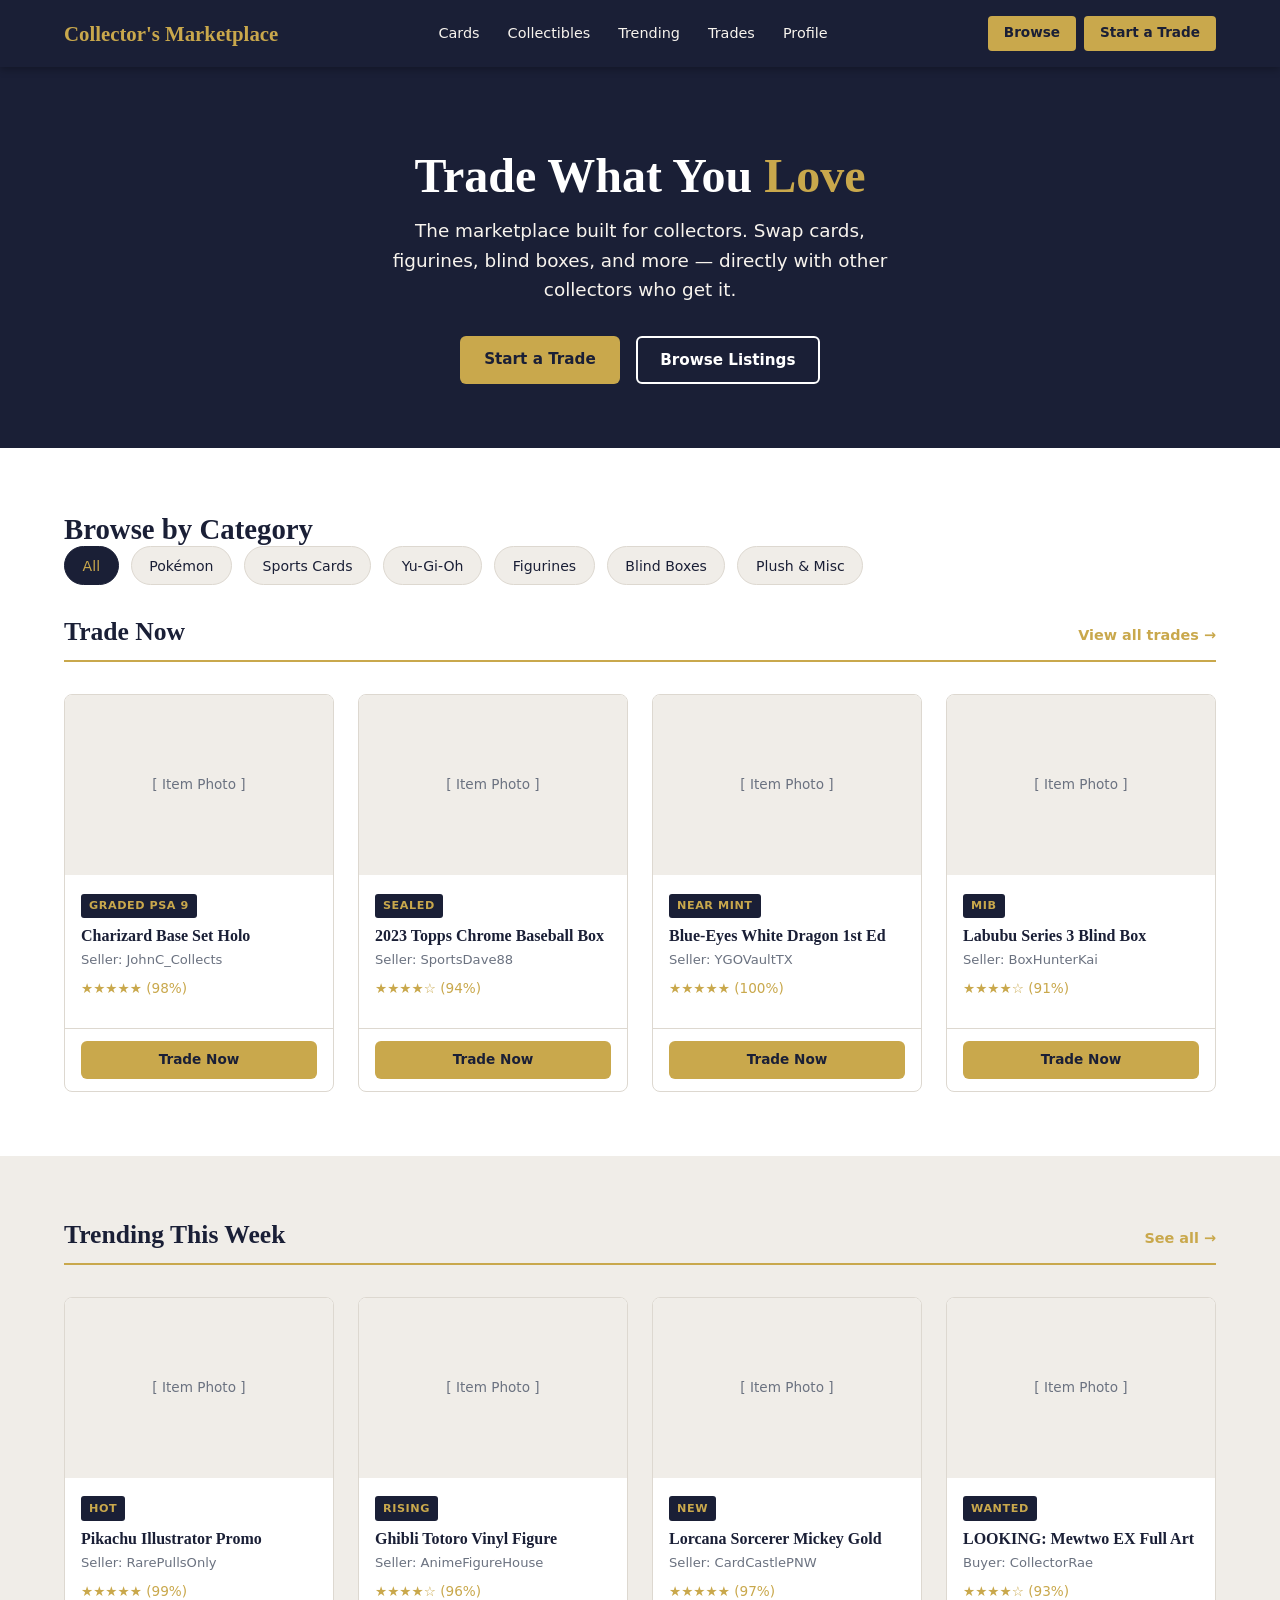
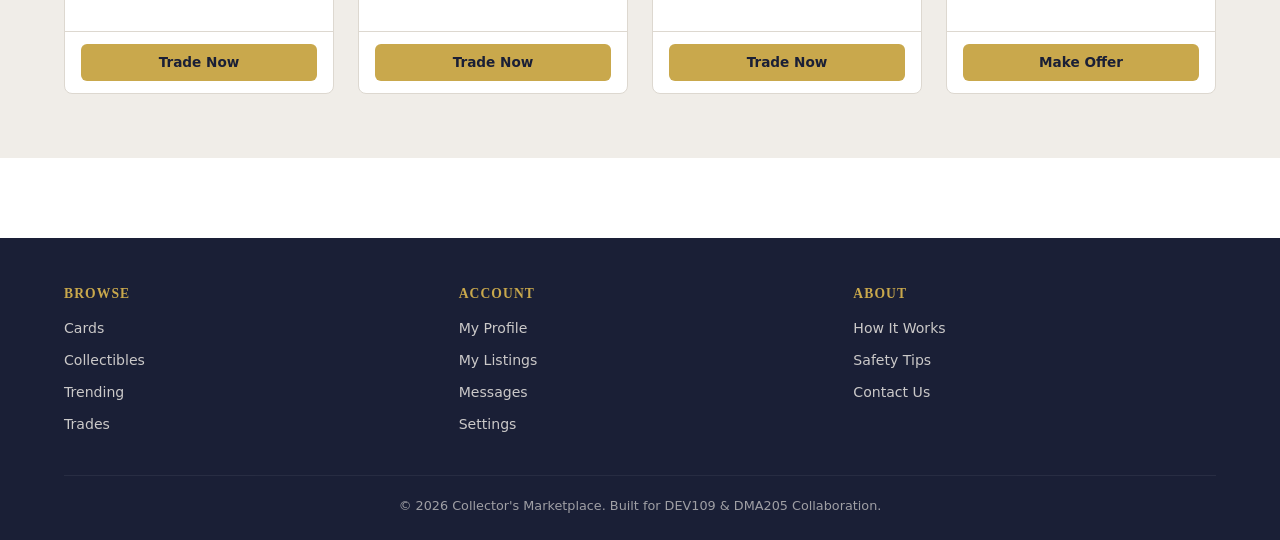
==== commit 1b594585: "Final push: verified W3C-clean HTML across all pages" ====
--- a/index.html
+++ b/index.html
@@ -11,7 +11,6 @@
 </head>
 <body>
 
-  <!-- Navigation -->
   <nav class="site-nav" aria-label="Main navigation">
     <div class="container">
       <a href="index.html" class="nav-logo">Collector's Marketplace</a>
@@ -29,7 +28,6 @@
     </div>
   </nav>
 
-  <!-- Hero Section -->
   <section class="hero" aria-labelledby="hero-heading">
     <div class="container">
       <h1 id="hero-heading">Trade What You <span>Love</span></h1>
@@ -41,7 +39,6 @@
     </div>
   </section>
 
-  <!-- Category Pills -->
   <section class="section" aria-labelledby="category-heading">
     <div class="container">
       <h2 id="category-heading" class="sr-only">Browse by Category</h2>
@@ -55,7 +52,6 @@
         <a href="html/browse.html?category=plush" class="pill">Plush &amp; Misc</a>
       </div>
 
-      <!-- Trade Now Section -->
       <div class="section-header">
         <h2>Trade Now</h2>
         <a href="html/browse.html?type=trades">View all trades →</a>
@@ -63,9 +59,8 @@
 
       <div class="cards-grid">
 
-        <!-- Card 1 -->
-        <article class="product-card">
-          <div class="card-image" aria-label="Item image placeholder">[ Item Photo ]</div>
+        <article class="product-card">
+          <div class="card-image" role="img" aria-label="Item image placeholder">[ Item Photo ]</div>
           <div class="card-body">
             <span class="card-condition">Graded PSA 9</span>
             <h3>Charizard Base Set Holo</h3>
@@ -77,9 +72,8 @@
           </div>
         </article>
 
-        <!-- Card 2 -->
-        <article class="product-card">
-          <div class="card-image" aria-label="Item image placeholder">[ Item Photo ]</div>
+        <article class="product-card">
+          <div class="card-image" role="img" aria-label="Item image placeholder">[ Item Photo ]</div>
           <div class="card-body">
             <span class="card-condition">Sealed</span>
             <h3>2023 Topps Chrome Baseball Box</h3>
@@ -91,9 +85,8 @@
           </div>
         </article>
 
-        <!-- Card 3 -->
-        <article class="product-card">
-          <div class="card-image" aria-label="Item image placeholder">[ Item Photo ]</div>
+        <article class="product-card">
+          <div class="card-image" role="img" aria-label="Item image placeholder">[ Item Photo ]</div>
           <div class="card-body">
             <span class="card-condition">Near Mint</span>
             <h3>Blue-Eyes White Dragon 1st Ed</h3>
@@ -105,9 +98,8 @@
           </div>
         </article>
 
-        <!-- Card 4 -->
-        <article class="product-card">
-          <div class="card-image" aria-label="Item image placeholder">[ Item Photo ]</div>
+        <article class="product-card">
+          <div class="card-image" role="img" aria-label="Item image placeholder">[ Item Photo ]</div>
           <div class="card-body">
             <span class="card-condition">MIB</span>
             <h3>Labubu Series 3 Blind Box</h3>
@@ -123,7 +115,6 @@
     </div>
   </section>
 
-  <!-- Trending Section -->
   <section class="section" style="background-color: var(--grey);" aria-labelledby="trending-heading">
     <div class="container">
       <div class="section-header">
@@ -133,7 +124,7 @@
       <div class="cards-grid">
 
         <article class="product-card">
-          <div class="card-image" aria-label="Item image placeholder">[ Item Photo ]</div>
+          <div class="card-image" role="img" aria-label="Item image placeholder">[ Item Photo ]</div>
           <div class="card-body">
             <span class="card-condition">Hot</span>
             <h3>Pikachu Illustrator Promo</h3>
@@ -146,7 +137,7 @@
         </article>
 
         <article class="product-card">
-          <div class="card-image" aria-label="Item image placeholder">[ Item Photo ]</div>
+          <div class="card-image" role="img" aria-label="Item image placeholder">[ Item Photo ]</div>
           <div class="card-body">
             <span class="card-condition">Rising</span>
             <h3>Ghibli Totoro Vinyl Figure</h3>
@@ -159,7 +150,7 @@
         </article>
 
         <article class="product-card">
-          <div class="card-image" aria-label="Item image placeholder">[ Item Photo ]</div>
+          <div class="card-image" role="img" aria-label="Item image placeholder">[ Item Photo ]</div>
           <div class="card-body">
             <span class="card-condition">New</span>
             <h3>Lorcana Sorcerer Mickey Gold</h3>
@@ -172,7 +163,7 @@
         </article>
 
         <article class="product-card">
-          <div class="card-image" aria-label="Item image placeholder">[ Item Photo ]</div>
+          <div class="card-image" role="img" aria-label="Item image placeholder">[ Item Photo ]</div>
           <div class="card-body">
             <span class="card-condition">Wanted</span>
             <h3>LOOKING: Mewtwo EX Full Art</h3>
@@ -188,7 +179,6 @@
     </div>
   </section>
 
-  <!-- Footer -->
   <footer class="site-footer" aria-label="Site footer">
     <div class="container">
       <div class="footer-grid">
@@ -211,7 +201,7 @@
           </ul>
         </div>
         <div class="footer-col">
-          <h4>About</h4>
+          <h2>About</h2>
           <ul>
             <li><a href="#">How It Works</a></li>
             <li><a href="#">Safety Tips</a></li>
